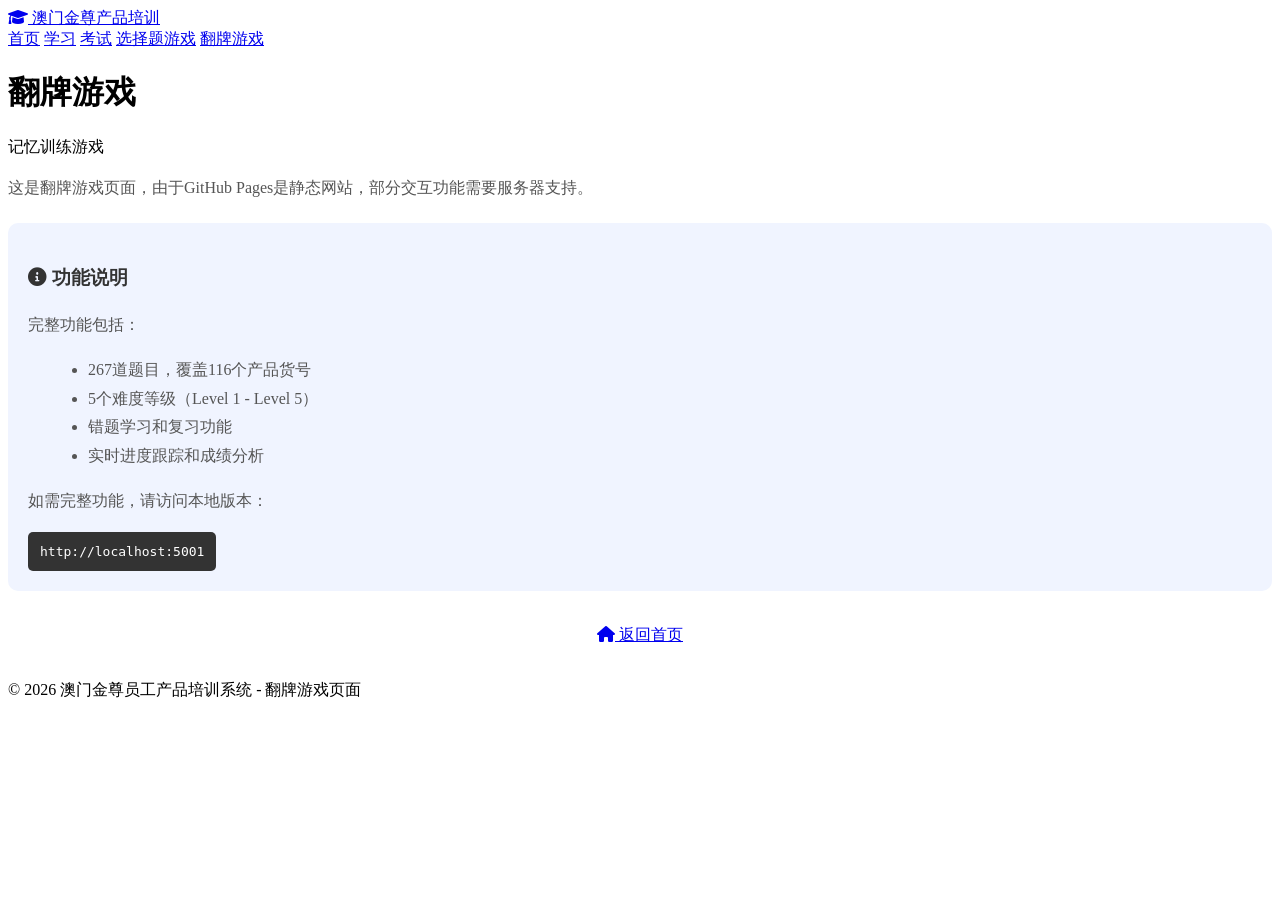
==== game.html @ c41e34c9 "Add files via upload" ====
<!DOCTYPE html>
<html lang="zh-CN">
<head>
    <meta charset="UTF-8">
    <meta name="viewport" content="width=device-width, initial-scale=1.0">
    <title>翻牌游戏 - 澳门金尊员工产品培训系统</title>
    <link rel="stylesheet" href="static/css/style.css">
    <link rel="stylesheet" href="https://cdnjs.cloudflare.com/ajax/libs/font-awesome/6.0.0/css/all.min.css">
</head>
<body>
    <nav class="navbar">
        <div class="navbar-container">
            <a href="index.html" class="navbar-brand">
                <i class="fas fa-graduation-cap"></i>
                澳门金尊产品培训
            </a>
            <div class="navbar-menu">
                <a href="index.html" class="navbar-item">首页</a>
                <a href="learn.html" class="navbar-item">学习</a>
                <a href="exam.html" class="navbar-item">考试</a>
                <a href="quiz.html" class="navbar-item">选择题游戏</a>
                <a href="game.html" class="navbar-item">翻牌游戏</a>
            </div>
        </div>
    </nav>
    
    <div class="container">
        <div class="content-container">
            <h1 class="content-title">翻牌游戏</h1>
            <p class="content-subtitle">记忆训练游戏</p>
            
            <div style="line-height: 1.8; color: #555;">
                <p>这是翻牌游戏页面，由于GitHub Pages是静态网站，部分交互功能需要服务器支持。</p>
                
                <div style="background: #f0f4ff; padding: 20px; border-radius: 10px; margin: 20px 0;">
                    <h3 style="color: #333; margin-bottom: 10px;"><i class="fas fa-info-circle"></i> 功能说明</h3>
                    <p>完整功能包括：</p>
                    <ul style="margin: 10px 0 10px 20px;">
                        <li>267道题目，覆盖116个产品货号</li>
                        <li>5个难度等级（Level 1 - Level 5）</li>
                        <li>错题学习和复习功能</li>
                        <li>实时进度跟踪和成绩分析</li>
                    </ul>
                    <p>如需完整功能，请访问本地版本：</p>
                    <code style="background: #333; color: white; padding: 8px 12px; border-radius: 5px; font-family: monospace; display: inline-block;">
                        http://localhost:5001
                    </code>
                </div>
                
                <div style="text-align: center; margin: 30px 0;">
                    <a href="index.html" class="btn btn-primary">
                        <i class="fas fa-home"></i> 返回首页
                    </a>
                </div>
            </div>
        </div>
    </div>
    
    <footer class="footer">
        <div class="footer-container">
            <p>© 2026 澳门金尊员工产品培训系统 - 翻牌游戏页面</p>
        </div>
    </footer>
    
    <script src="static/js/main.js"></script>
</body>
</html>
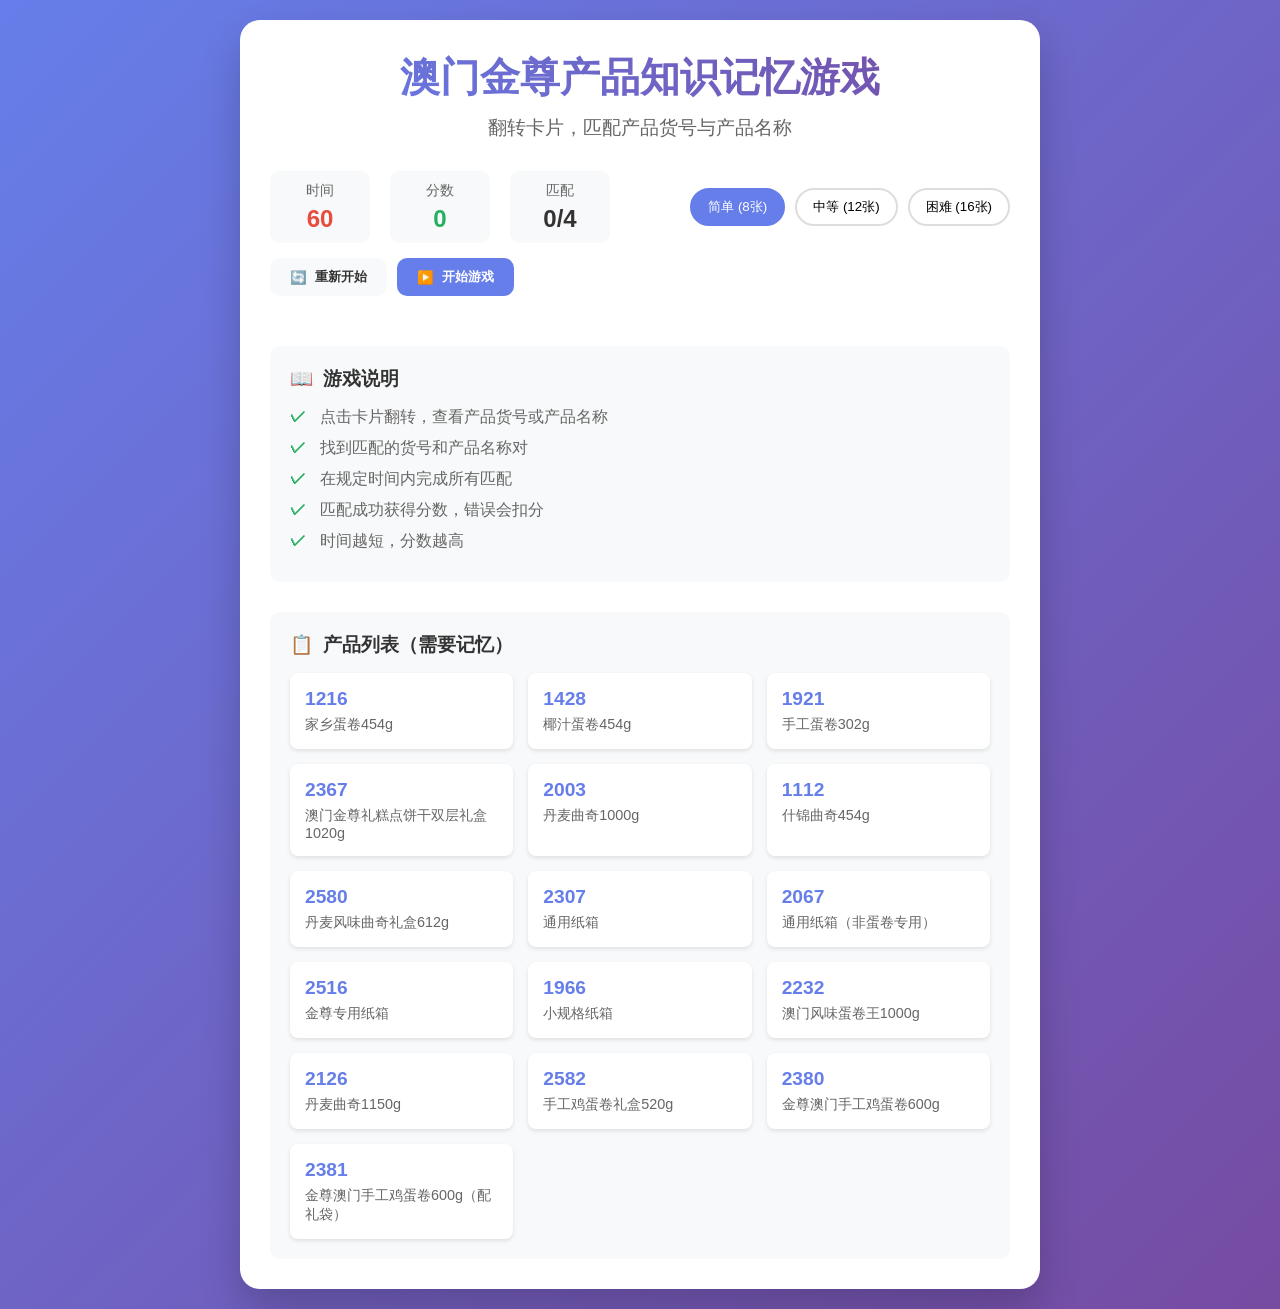
==== commit 633734ba: "Add files via upload" ====
--- a/game.html
+++ b/game.html
@@ -3,65 +3,877 @@
 <head>
     <meta charset="UTF-8">
     <meta name="viewport" content="width=device-width, initial-scale=1.0">
-    <title>翻牌游戏 - 澳门金尊员工产品培训系统</title>
-    <link rel="stylesheet" href="static/css/style.css">
-    <link rel="stylesheet" href="https://cdnjs.cloudflare.com/ajax/libs/font-awesome/6.0.0/css/all.min.css">
+    <title>澳门金尊产品知识记忆游戏</title>
+    <style>
+        * {
+            margin: 0;
+            padding: 0;
+            box-sizing: border-box;
+        }
+
+        body {
+            font-family: 'Arial', sans-serif;
+            background: linear-gradient(135deg, #667eea 0%, #764ba2 100%);
+            min-height: 100vh;
+            display: flex;
+            justify-content: center;
+            align-items: center;
+            padding: 20px;
+        }
+
+        .game-container {
+            background: white;
+            border-radius: 20px;
+            box-shadow: 0 20px 40px rgba(0, 0, 0, 0.2);
+            padding: 30px;
+            max-width: 800px;
+            width: 100%;
+        }
+
+        .game-header {
+            text-align: center;
+            margin-bottom: 30px;
+        }
+
+        .game-title {
+            color: #333;
+            font-size: 2.5rem;
+            margin-bottom: 10px;
+            background: linear-gradient(45deg, #667eea, #764ba2);
+            -webkit-background-clip: text;
+            -webkit-text-fill-color: transparent;
+        }
+
+        .game-subtitle {
+            color: #666;
+            font-size: 1.2rem;
+        }
+
+        .game-controls {
+            display: flex;
+            justify-content: space-between;
+            align-items: center;
+            margin-bottom: 20px;
+            flex-wrap: wrap;
+            gap: 15px;
+        }
+
+        .stats {
+            display: flex;
+            gap: 20px;
+        }
+
+        .stat-item {
+            background: #f8f9fa;
+            padding: 10px 20px;
+            border-radius: 10px;
+            text-align: center;
+            min-width: 100px;
+        }
+
+        .stat-label {
+            font-size: 0.9rem;
+            color: #666;
+            margin-bottom: 5px;
+        }
+
+        .stat-value {
+            font-size: 1.5rem;
+            font-weight: bold;
+            color: #333;
+        }
+
+        #timer {
+            color: #e74c3c;
+        }
+
+        #score {
+            color: #27ae60;
+        }
+
+        .difficulty-selector {
+            display: flex;
+            gap: 10px;
+            align-items: center;
+        }
+
+        .difficulty-btn {
+            padding: 8px 16px;
+            border: 2px solid #ddd;
+            background: white;
+            border-radius: 20px;
+            cursor: pointer;
+            transition: all 0.3s;
+            font-weight: 500;
+        }
+
+        .difficulty-btn:hover {
+            border-color: #667eea;
+            color: #667eea;
+        }
+
+        .difficulty-btn.active {
+            background: #667eea;
+            color: white;
+            border-color: #667eea;
+        }
+
+        .game-buttons {
+            display: flex;
+            gap: 10px;
+        }
+
+        .game-btn {
+            padding: 10px 20px;
+            border: none;
+            border-radius: 10px;
+            cursor: pointer;
+            font-weight: bold;
+            transition: all 0.3s;
+            display: flex;
+            align-items: center;
+            gap: 8px;
+        }
+
+        .game-btn.primary {
+            background: #667eea;
+            color: white;
+        }
+
+        .game-btn.primary:hover {
+            background: #5a67d8;
+            transform: translateY(-2px);
+        }
+
+        .game-btn.secondary {
+            background: #f8f9fa;
+            color: #333;
+        }
+
+        .game-btn.secondary:hover {
+            background: #e9ecef;
+        }
+
+        .game-board {
+            display: grid;
+            grid-template-columns: repeat(4, 1fr);
+            gap: 15px;
+            margin-bottom: 30px;
+        }
+
+        @media (max-width: 768px) {
+            .game-board {
+                grid-template-columns: repeat(3, 1fr);
+            }
+        }
+
+        @media (max-width: 480px) {
+            .game-board {
+                grid-template-columns: repeat(2, 1fr);
+            }
+        }
+
+        .card {
+            aspect-ratio: 1;
+            perspective: 1000px;
+            cursor: pointer;
+        }
+
+        .card-inner {
+            position: relative;
+            width: 100%;
+            height: 100%;
+            text-align: center;
+            transition: transform 0.6s;
+            transform-style: preserve-3d;
+            border-radius: 10px;
+            box-shadow: 0 4px 8px rgba(0, 0, 0, 0.1);
+        }
+
+        .card.flipped .card-inner {
+            transform: rotateY(180deg);
+        }
+
+        .card-front, .card-back {
+            position: absolute;
+            width: 100%;
+            height: 100%;
+            -webkit-backface-visibility: hidden;
+            backface-visibility: hidden;
+            border-radius: 10px;
+            display: flex;
+            justify-content: center;
+            align-items: center;
+            padding: 15px;
+        }
+
+        .card-front {
+            background: linear-gradient(135deg, #667eea, #764ba2);
+            color: white;
+            font-size: 2rem;
+            font-weight: bold;
+        }
+
+        .card-back {
+            background: white;
+            color: #333;
+            transform: rotateY(180deg);
+            font-size: 1.2rem;
+            text-align: center;
+            border: 2px solid #667eea;
+            flex-direction: column;
+            gap: 5px;
+        }
+
+        .card-code {
+            font-size: 1.5rem;
+            font-weight: bold;
+            color: #667eea;
+        }
+
+        .card-name {
+            font-size: 0.9rem;
+            color: #666;
+        }
+
+        .card.matched {
+            opacity: 0.7;
+            cursor: default;
+        }
+
+        .card.matched .card-back {
+            background: #d4edda;
+            border-color: #27ae60;
+        }
+
+        .game-result {
+            text-align: center;
+            padding: 30px;
+            background: #f8f9fa;
+            border-radius: 15px;
+            margin-top: 20px;
+            display: none;
+        }
+
+        .result-title {
+            font-size: 2rem;
+            color: #333;
+            margin-bottom: 20px;
+        }
+
+        .result-stats {
+            display: grid;
+            grid-template-columns: repeat(3, 1fr);
+            gap: 20px;
+            margin-bottom: 30px;
+        }
+
+        .result-stat {
+            background: white;
+            padding: 20px;
+            border-radius: 10px;
+            box-shadow: 0 4px 6px rgba(0, 0, 0, 0.1);
+        }
+
+        .result-stat-value {
+            font-size: 2rem;
+            font-weight: bold;
+            color: #667eea;
+            margin-bottom: 5px;
+        }
+
+        .result-stat-label {
+            color: #666;
+            font-size: 0.9rem;
+        }
+
+        .result-message {
+            font-size: 1.2rem;
+            color: #666;
+            margin-bottom: 30px;
+            line-height: 1.6;
+        }
+
+        .result-buttons {
+            display: flex;
+            justify-content: center;
+            gap: 15px;
+        }
+
+        .instructions {
+            background: #f8f9fa;
+            padding: 20px;
+            border-radius: 10px;
+            margin-top: 30px;
+        }
+
+        .instructions h3 {
+            color: #333;
+            margin-bottom: 15px;
+            display: flex;
+            align-items: center;
+            gap: 10px;
+        }
+
+        .instructions ul {
+            list-style: none;
+            padding-left: 0;
+        }
+
+        .instructions li {
+            margin-bottom: 10px;
+            padding-left: 30px;
+            position: relative;
+            color: #666;
+        }
+
+        .instructions li:before {
+            content: "✓";
+            position: absolute;
+            left: 0;
+            color: #27ae60;
+            font-weight: bold;
+        }
+
+        .product-list {
+            margin-top: 30px;
+            background: #f8f9fa;
+            padding: 20px;
+            border-radius: 10px;
+        }
+
+        .product-list h3 {
+            color: #333;
+            margin-bottom: 15px;
+            display: flex;
+            align-items: center;
+            gap: 10px;
+        }
+
+        .product-grid {
+            display: grid;
+            grid-template-columns: repeat(auto-fill, minmax(200px, 1fr));
+            gap: 15px;
+        }
+
+        .product-item {
+            background: white;
+            padding: 15px;
+            border-radius: 8px;
+            box-shadow: 0 2px 4px rgba(0, 0, 0, 0.1);
+        }
+
+        .product-code {
+            font-weight: bold;
+            color: #667eea;
+            font-size: 1.2rem;
+            margin-bottom: 5px;
+        }
+
+        .product-name {
+            color: #666;
+            font-size: 0.9rem;
+        }
+    </style>
 </head>
 <body>
-    <nav class="navbar">
-        <div class="navbar-container">
-            <a href="index.html" class="navbar-brand">
-                <i class="fas fa-graduation-cap"></i>
-                澳门金尊产品培训
-            </a>
-            <div class="navbar-menu">
-                <a href="index.html" class="navbar-item">首页</a>
-                <a href="learn.html" class="navbar-item">学习</a>
-                <a href="exam.html" class="navbar-item">考试</a>
-                <a href="quiz.html" class="navbar-item">选择题游戏</a>
-                <a href="game.html" class="navbar-item">翻牌游戏</a>
+    <div class="game-container">
+        <!-- 游戏标题 -->
+        <div class="game-header">
+            <h1 class="game-title">澳门金尊产品知识记忆游戏</h1>
+            <p class="game-subtitle">翻转卡片，匹配产品货号与产品名称</p>
+        </div>
+
+        <!-- 游戏控制 -->
+        <div class="game-controls">
+            <div class="stats">
+                <div class="stat-item">
+                    <div class="stat-label">时间</div>
+                    <div class="stat-value" id="timer">60</div>
+                </div>
+                <div class="stat-item">
+                    <div class="stat-label">分数</div>
+                    <div class="stat-value" id="score">0</div>
+                </div>
+                <div class="stat-item">
+                    <div class="stat-label">匹配</div>
+                    <div class="stat-value" id="matches">0/8</div>
+                </div>
+            </div>
+
+            <div class="difficulty-selector">
+                <button class="difficulty-btn active" data-level="easy">简单 (8张)</button>
+                <button class="difficulty-btn" data-level="medium">中等 (12张)</button>
+                <button class="difficulty-btn" data-level="hard">困难 (16张)</button>
+            </div>
+
+            <div class="game-buttons">
+                <button class="game-btn secondary" id="btnRestart">
+                    <span>🔄</span> 重新开始
+                </button>
+                <button class="game-btn primary" id="btnStart">
+                    <span>▶️</span> 开始游戏
+                </button>
             </div>
         </div>
-    </nav>
-    
-    <div class="container">
-        <div class="content-container">
-            <h1 class="content-title">翻牌游戏</h1>
-            <p class="content-subtitle">记忆训练游戏</p>
-            
-            <div style="line-height: 1.8; color: #555;">
-                <p>这是翻牌游戏页面，由于GitHub Pages是静态网站，部分交互功能需要服务器支持。</p>
-                
-                <div style="background: #f0f4ff; padding: 20px; border-radius: 10px; margin: 20px 0;">
-                    <h3 style="color: #333; margin-bottom: 10px;"><i class="fas fa-info-circle"></i> 功能说明</h3>
-                    <p>完整功能包括：</p>
-                    <ul style="margin: 10px 0 10px 20px;">
-                        <li>267道题目，覆盖116个产品货号</li>
-                        <li>5个难度等级（Level 1 - Level 5）</li>
-                        <li>错题学习和复习功能</li>
-                        <li>实时进度跟踪和成绩分析</li>
-                    </ul>
-                    <p>如需完整功能，请访问本地版本：</p>
-                    <code style="background: #333; color: white; padding: 8px 12px; border-radius: 5px; font-family: monospace; display: inline-block;">
-                        http://localhost:5001
-                    </code>
+
+        <!-- 游戏棋盘 -->
+        <div class="game-board" id="gameBoard">
+            <!-- 卡片由JavaScript动态生成 -->
+        </div>
+
+        <!-- 游戏结果 -->
+        <div class="game-result" id="gameResult">
+            <h2 class="result-title">游戏结束！</h2>
+            
+            <div class="result-stats">
+                <div class="result-stat">
+                    <div class="result-stat-value" id="finalScore">0</div>
+                    <div class="result-stat-label">最终分数</div>
                 </div>
-                
-                <div style="text-align: center; margin: 30px 0;">
-                    <a href="index.html" class="btn btn-primary">
-                        <i class="fas fa-home"></i> 返回首页
-                    </a>
+                <div class="result-stat">
+                    <div class="result-stat-value" id="finalTime">0s</div>
+                    <div class="result-stat-label">用时</div>
                 </div>
+                <div class="result-stat">
+                    <div class="result-stat-value" id="finalMoves">0</div>
+                    <div class="result-stat-label">移动次数</div>
+                </div>
+            </div>
+
+            <div class="result-message" id="resultMessage">
+                继续努力，下次会更好！
+            </div>
+
+            <div class="result-buttons">
+                <button class="game-btn secondary" id="btnPlayAgain">
+                    <span>🔄</span> 再玩一次
+                </button>
+                <button class="game-btn primary" id="btnNextLevel">
+                    <span>🚀</span> 下一难度
+                </button>
+            </div>
+        </div>
+
+        <!-- 游戏说明 -->
+        <div class="instructions">
+            <h3><span>📖</span> 游戏说明</h3>
+            <ul>
+                <li>点击卡片翻转，查看产品货号或产品名称</li>
+                <li>找到匹配的货号和产品名称对</li>
+                <li>在规定时间内完成所有匹配</li>
+                <li>匹配成功获得分数，错误会扣分</li>
+                <li>时间越短，分数越高</li>
+            </ul>
+        </div>
+
+        <!-- 产品列表 -->
+        <div class="product-list">
+            <h3><span>📋</span> 产品列表（需要记忆）</h3>
+            <div class="product-grid" id="productList">
+                <!-- 产品列表由JavaScript动态生成 -->
             </div>
         </div>
     </div>
-    
-    <footer class="footer">
-        <div class="footer-container">
-            <p>© 2026 澳门金尊员工产品培训系统 - 翻牌游戏页面</p>
-        </div>
-    </footer>
-    
-    <script src="static/js/main.js"></script>
+
+    <script>
+        // 产品数据库
+        const products = [
+            { code: "1216", name: "家乡蛋卷454g" },
+            { code: "1428", name: "椰汁蛋卷454g" },
+            { code: "1921", name: "手工蛋卷302g" },
+            { code: "2367", name: "澳门金尊礼糕点饼干双层礼盒1020g" },
+            { code: "2003", name: "丹麦曲奇1000g" },
+            { code: "1112", name: "什锦曲奇454g" },
+            { code: "2580", name: "丹麦风味曲奇礼盒612g" },
+            { code: "2307", name: "通用纸箱" },
+            { code: "2067", name: "通用纸箱（非蛋卷专用）" },
+            { code: "2516", name: "金尊专用纸箱" },
+            { code: "1966", name: "小规格纸箱" },
+            { code: "2232", name: "澳门风味蛋卷王1000g" },
+            { code: "2126", name: "丹麦曲奇1150g" },
+            { code: "2582", name: "手工鸡蛋卷礼盒520g" },
+            { code: "2380", name: "金尊澳门手工鸡蛋卷600g" },
+            { code: "2381", name: "金尊澳门手工鸡蛋卷600g（配礼袋）" }
+        ];
+
+        // 游戏状态
+        let gameState = {
+            difficulty: 'easy',
+            isPlaying: false,
+            timer: 60,
+            score: 0,
+            matches: 0,
+            totalPairs: 4,
+            flippedCards: [],
+            matchedCards: new Set(),
+            moves: 0,
+            timerInterval: null
+        };
+
+        // DOM元素
+        const gameBoard = document.getElementById('gameBoard');
+        const timerElement = document.getElementById('timer');
+        const scoreElement = document.getElementById('score');
+        const matchesElement = document.getElementById('matches');
+        const gameResult = document.getElementById('gameResult');
+        const productList = document.getElementById('productList');
+
+        // 初始化游戏
+        function initGame() {
+            // 显示产品列表
+            displayProductList();
+            
+            // 设置难度
+            setDifficulty('easy');
+            
+            // 绑定事件
+            bindEvents();
+        }
+
+        // 显示产品列表
+        function displayProductList() {
+            productList.innerHTML = '';
+            products.forEach(product => {
+                const productItem = document.createElement('div');
+                productItem.className = 'product-item';
+                productItem.innerHTML = `
+                    <div class="product-code">${product.code}</div>
+                    <div class="product-name">${product.name}</div>
+                `;
+                productList.appendChild(productItem);
+            });
+        }
+
+        // 设置难度
+        function setDifficulty(level) {
+            gameState.difficulty = level;
+            
+            // 更新按钮状态
+            document.querySelectorAll('.difficulty-btn').forEach(btn => {
+                btn.classList.remove('active');
+                if (btn.dataset.level === level) {
+                    btn.classList.add('active');
+                }
+            });
+            
+            // 设置卡片数量
+            switch(level) {
+                case 'easy':
+                    gameState.totalPairs = 4;
+                    gameState.timer = 60;
+                    break;
+                case 'medium':
+                    gameState.totalPairs = 6;
+                    gameState.timer = 90;
+                    break;
+                case 'hard':
+                    gameState.totalPairs = 8;
+                    gameState.timer = 120;
+                    break;
+            }
+            
+            // 更新显示
+            timerElement.textContent = gameState.timer;
+            matchesElement.textContent = `0/${gameState.totalPairs}`;
+        }
+
+        // 绑定事件
+        function bindEvents() {
+            // 难度选择
+            document.querySelectorAll('.difficulty-btn').forEach(btn => {
+                btn.addEventListener('click', () => {
+                    if (!gameState.isPlaying) {
+                        setDifficulty(btn.dataset.level);
+                    }
+                });
+            });
+            
+            // 开始游戏
+            document.getElementById('btnStart').addEventListener('click', startGame);
+            
+            // 重新开始
+            document.getElementById('btnRestart').addEventListener('click', restartGame);
+            
+            // 再玩一次
+            document.getElementById('btnPlayAgain').addEventListener('click', restartGame);
+            
+            // 下一难度
+            document.getElementById('btnNextLevel').addEventListener('click', nextLevel);
+        }
+
+        // 开始游戏
+        function startGame() {
+            if (gameState.isPlaying) return;
+            
+            gameState.isPlaying = true;
+            gameState.score = 0;
+            gameState.matches = 0;
+            gameState.moves = 0;
+            gameState.flippedCards = [];
+            gameState.matchedCards.clear();
+            
+            // 更新显示
+            scoreElement.textContent = '0';
+            matchesElement.textContent = `0/${gameState.totalPairs}`;
+            
+            // 创建卡片
+            createCards();
+            
+            // 开始计时器
+            startTimer();
+            
+            // 隐藏结果
+            gameResult.style.display = 'none';
+            
+            // 禁用开始按钮
+            document.getElementById('btnStart').disabled = true;
+            document.getElementById('btnStart').innerHTML = '<span>⏸️</span> 游戏中';
+        }
+
+        // 创建卡片
+        function createCards() {
+            gameBoard.innerHTML = '';
+            
+            // 选择产品
+            const selectedProducts = getRandomProducts(gameState.totalPairs);
+            
+            // 创建卡片对
+            let cards = [];
+            selectedProducts.forEach(product => {
+                // 货号卡片
+                cards.push({
+                    type: 'code',
+                    value: product.code,
+                    pair: product.name
+                });
+                
+                // 产品名称卡片
+                cards.push({
+                    type: 'name',
+                    value: product.name,
+                    pair: product.code
+                });
+            });
+            
+            // 洗牌
+            cards = shuffleArray(cards);
+            
+            // 创建卡片元素
+            cards.forEach((card, index) => {
+                const cardElement = document.createElement('div');
+                cardElement.className = 'card';
+                cardElement.dataset.index = index;
+                cardElement.dataset.type = card.type;
+                cardElement.dataset.value = card.value;
+                cardElement.dataset.pair = card.pair;
+                
+                cardElement.innerHTML = `
+                    <div class="card-inner">
+                        <div class="card-front">
+                            ?
+                        </div>
+                        <div class="card-back">
+                            ${card.type === 'code' ? 
+                                `<div class="card-code">${card.value}</div>` : 
+                                `<div class="card-name">${card.value}</div>`
+                            }
+                        </div>
+                    </div>
+                `;
+                
+                cardElement.addEventListener('click', () => flipCard(cardElement));
+                gameBoard.appendChild(cardElement);
+            });
+        }
+
+        // 获取随机产品
+        function getRandomProducts(count) {
+            const shuffled = shuffleArray([...products]);
+            return shuffled.slice(0, count);
+        }
+
+        // 洗牌算法
+        function shuffleArray(array) {
+            const newArray = [...array];
+            for (let i = newArray.length - 1; i > 0; i--) {
+                const j = Math.floor(Math.random() * (i + 1));
+                [newArray[i], newArray[j]] = [newArray[j], newArray[i]];
+            }
+            return newArray;
+        }
+
+        // 翻转卡片
+        function flipCard(cardElement) {
+            if (!gameState.isPlaying) return;
+            if (cardElement.classList.contains('flipped')) return;
+            if (cardElement.classList.contains('matched')) return;
+            if (gameState.flippedCards.length >= 2) return;
+            
+            // 翻转卡片
+            cardElement.classList.add('flipped');
+            gameState.flippedCards.push(cardElement);
+            
+            // 如果有两张卡片被翻转，检查是否匹配
+            if (gameState.flippedCards.length === 2) {
+                gameState.moves++;
+                checkMatch();
+            }
+        }
+
+        // 检查匹配
+        function checkMatch() {
+            const [card1, card2] = gameState.flippedCards;
+            const type1 = card1.dataset.type;
+            const type2 = card2.dataset.type;
+            const value1 = card1.dataset.value;
+            const value2 = card2.dataset.value;
+            const pair1 = card1.dataset.pair;
+            const pair2 = card2.dataset.pair;
+            
+            // 检查是否匹配（一个货号，一个对应的产品名称）
+            const isMatch = (
+                (type1 === 'code' && type2 === 'name' && value1 === pair2 && value2 === pair1) ||
+                (type1 === 'name' && type2 === 'code' && value1 === pair2 && value2 === pair1)
+            );
+            
+            if (isMatch) {
+                // 匹配成功
+                card1.classList.add('matched');
+                card2.classList.add('matched');
+                gameState.matchedCards.add(card1.dataset.index);
+                gameState.matchedCards.add(card2.dataset.index);
+                
+                // 增加分数
+                gameState.score += 100;
+                gameState.matches++;
+                
+                // 更新显示
+                scoreElement.textContent = gameState.score;
+                matchesElement.textContent = `${gameState.matches}/${gameState.totalPairs}`;
+                
+                // 检查游戏是否结束
+                if (gameState.matches === gameState.totalPairs) {
+                    endGame(true);
+                }
+                
+                // 清空翻转卡片
+                gameState.flippedCards = [];
+            } else {
+                // 匹配失败
+                gameState.score = Math.max(0, gameState.score - 20);
+                scoreElement.textContent = gameState.score;
+                
+                // 延迟后翻转回来
+                setTimeout(() => {
+                    card1.classList.remove('flipped');
+                    card2.classList.remove('flipped');
+                    gameState.flippedCards = [];
+                }, 1000);
+            }
+        }
+
+        // 开始计时器
+        function startTimer() {
+            clearInterval(gameState.timerInterval);
+            
+            gameState.timerInterval = setInterval(() => {
+                gameState.timer--;
+                timerElement.textContent = gameState.timer;
+                
+                // 时间到
+                if (gameState.timer <= 0) {
+                    endGame(false);
+                }
+            }, 1000);
+        }
+
+        // 结束游戏
+        function endGame(isWin) {
+            clearInterval(gameState.timerInterval);
+            gameState.isPlaying = false;
+            
+            // 更新结果
+            document.getElementById('finalScore').textContent = gameState.score;
+            document.getElementById('finalTime').textContent = `${60 - gameState.timer}s`;
+            document.getElementById('finalMoves').textContent = gameState.moves;
+            
+            // 设置结果消息
+            const messageElement = document.getElementById('resultMessage');
+            if (isWin) {
+                messageElement.textContent = getWinMessage(gameState.score, gameState.moves);
+                messageElement.style.color = '#27ae60';
+            } else {
+                messageElement.textContent = '时间到！继续努力，下次会更好！';
+                messageElement.style.color = '#e74c3c';
+            }
+            
+            // 显示结果
+            gameResult.style.display = 'block';
+            
+            // 启用开始按钮
+            document.getElementById('btnStart').disabled = false;
+            document.getElementById('btnStart').innerHTML = '<span>▶️</span> 开始游戏';
+        }
+
+        // 获取胜利消息
+        function getWinMessage(score, moves) {
+            if (score >= 400 && moves <= gameState.totalPairs + 2) {
+                return '太棒了！你是产品知识专家！🎯';
+            } else if (score >= 300) {
+                return '做得很好！对产品非常熟悉！👍';
+            } else {
+                return '不错！继续练习会更好！💪';
+            }
+        }
+
+        // 重新开始游戏
+        function restartGame() {
+            // 重置状态
+            gameState.timer = getTimerByDifficulty();
+            gameState.isPlaying = false;
+            
+            // 更新显示
+            timerElement.textContent = gameState.timer;
+            scoreElement.textContent = '0';
+            matchesElement.textContent = `0/${gameState.totalPairs}`;
+            
+            // 隐藏结果
+            gameResult.style.display = 'none';
+            
+            // 清空棋盘
+            gameBoard.innerHTML = '';
+            
+            // 清除计时器
+            clearInterval(gameState.timerInterval);
+            
+            // 启用开始按钮
+            document.getElementById('btnStart').disabled = false;
+            document.getElementById('btnStart').innerHTML = '<span>▶️</span> 开始游戏';
+        }
+
+        // 下一难度
+        function nextLevel() {
+            const difficulties = ['easy', 'medium', 'hard'];
+            const currentIndex = difficulties.indexOf(gameState.difficulty);
+            const nextIndex = (currentIndex + 1) % difficulties.length;
+            
+            setDifficulty(difficulties[nextIndex]);
+            restartGame();
+        }
+
+        // 根据难度获取时间
+        function getTimerByDifficulty() {
+            switch(gameState.difficulty) {
+                case 'easy': return 60;
+                case 'medium': return 90;
+                case 'hard': return 120;
+                default: return 60;
+            }
+        }
+
+        // 页面加载完成后初始化游戏
+        document.addEventListener('DOMContentLoaded', initGame);
+    </script>
 </body>
 </html>
